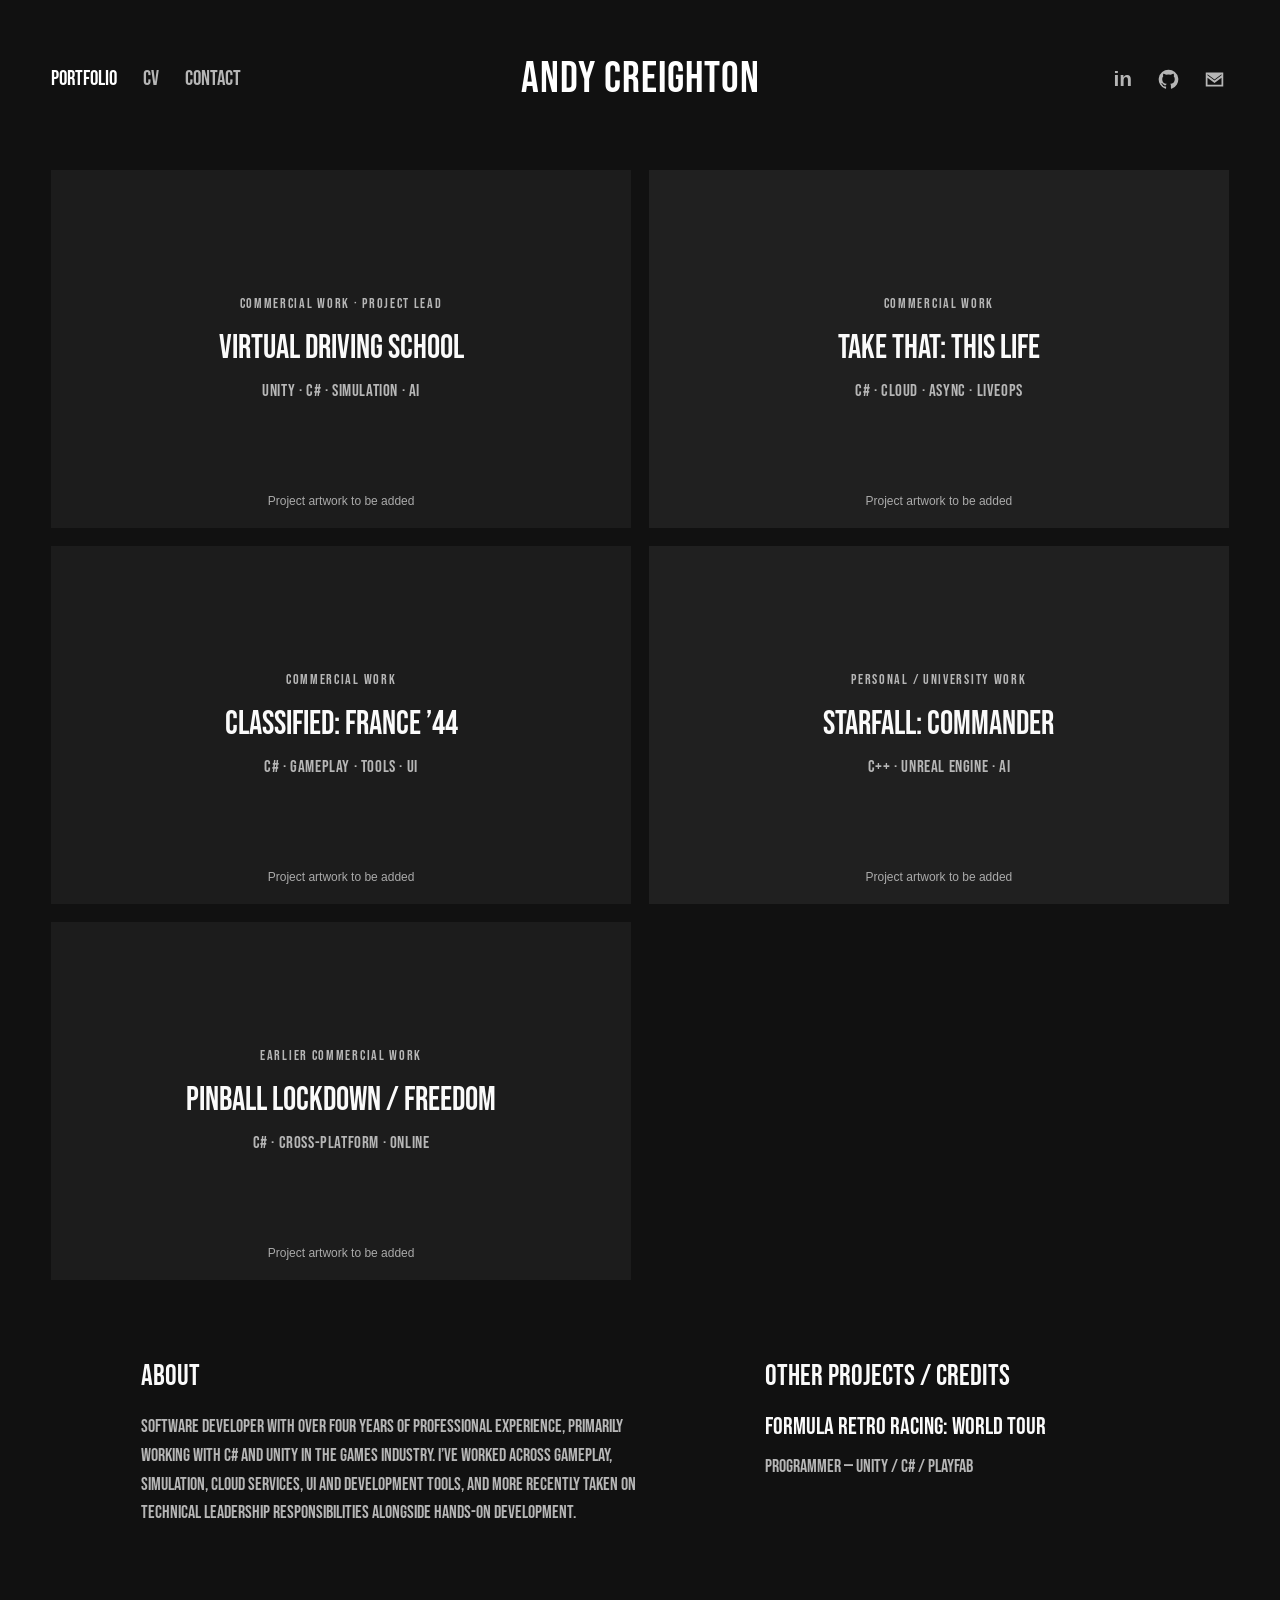
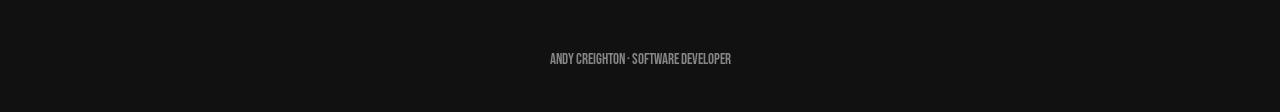
==== index.html @ 32b48aa3 "Create static portfolio for GitHub Pages" ====
<!doctype html>
<html lang="en"><head><meta charset="utf-8"><meta name="viewport" content="width=device-width,initial-scale=1"><meta name="description" content="Andy Creighton — software developer. Gameplay, simulation, cloud services, UI and development tools."><title>Portfolio | Andy Creighton</title><link rel="icon" type="image/svg+xml" href="data:image/svg+xml,%3Csvg xmlns='http://www.w3.org/2000/svg' viewBox='0 0 64 64'%3E%3Crect width='64' height='64' fill='%23111'/%3E%3Ctext x='32' y='44' font-family='Arial' font-size='34' text-anchor='middle' fill='white'%3EAC%3C/text%3E%3C/svg%3E"><link rel="stylesheet" href="styles.css"><script src="assets.js" defer></script><script src="site.js" defer></script></head><body id="top"><a class="skip" href="#main">Skip to content</a><header class="header"><nav class="nav" aria-label="Main navigation"><a href="index.html" aria-current="page">Portfolio</a><a href="cv.html">CV</a><a href="contact.html">Contact</a></nav><a class="brand" href="index.html">Andy Creighton</a><nav class="socials" aria-label="Social and email"><a href="contact.html#linkedin" aria-label="LinkedIn details"><span class="in" aria-hidden="true">in</span></a><a href="contact.html#github" aria-label="GitHub details"><svg viewBox="0 0 24 24" aria-hidden="true"><path d="M12 .8a11.2 11.2 0 0 0-3.54 21.83c.56.1.77-.24.77-.54v-2.1c-3.12.68-3.78-1.33-3.78-1.33-.51-1.29-1.25-1.64-1.25-1.64-1.02-.7.08-.69.08-.69 1.13.08 1.72 1.16 1.72 1.16 1 1.71 2.62 1.22 3.26.93.1-.73.39-1.22.71-1.5-2.5-.28-5.12-1.25-5.12-5.55 0-1.23.44-2.23 1.15-3.01-.12-.28-.5-1.43.11-2.97 0 0 .94-.3 3.08 1.15a10.7 10.7 0 0 1 5.6 0c2.14-1.45 3.08-1.15 3.08-1.15.61 1.54.23 2.69.11 2.97.72.78 1.15 1.78 1.15 3.01 0 4.31-2.63 5.26-5.13 5.54.4.35.76 1.03.76 2.08v3.1c0 .3.2.65.77.54A11.2 11.2 0 0 0 12 .8Z"/></svg></a><a href="mailto:andrewcreighton87@gmail.com" aria-label="Email Andy"><svg viewBox="0 0 24 24" aria-hidden="true"><path d="M2 4h20v16H2V4zm2 2v1l8 6 8-6V6l-8 6-8-6zm0 4v8h16v-8l-8 6-8-6z"/></svg></a></nav></header><main id="main"><h1 class="sr-only">Andy Creighton — Portfolio</h1><div class="portfolio"><div class="grid" aria-label="Selected projects"><a class="tile" href="virtual-driving-school.html" data-cover="assets/virtual-driving-school-cover.jpg"><div class="tile-content"><span class="category">Commercial work · Project lead</span><h2>Virtual Driving School</h2><span class="tags">Unity · C# · Simulation · AI</span></div><span class="asset-note">Project artwork to be added</span></a><a class="tile" href="take-that-this-life.html" data-cover="assets/take-that-this-life-cover.jpg"><div class="tile-content"><span class="category">Commercial work</span><h2>Take That: This Life</h2><span class="tags">C# · Cloud · Async · LiveOps</span></div><span class="asset-note">Project artwork to be added</span></a><a class="tile" href="classified-france-44.html" data-cover="assets/classified-france-44-cover.jpg"><div class="tile-content"><span class="category">Commercial work</span><h2>Classified: France ’44</h2><span class="tags">C# · Gameplay · Tools · UI</span></div><span class="asset-note">Project artwork to be added</span></a><a class="tile" href="starfall-commander.html" data-cover="assets/starfall-commander-cover.jpg"><div class="tile-content"><span class="category">Personal / University work</span><h2>Starfall: Commander</h2><span class="tags">C++ · Unreal Engine · AI</span></div><span class="asset-note">Project artwork to be added</span></a><a class="tile" href="pinball-lockdown-freedom.html" data-cover="assets/pinball-lockdown-freedom-cover.jpg"><div class="tile-content"><span class="category">Earlier commercial work</span><h2>Pinball Lockdown / Freedom</h2><span class="tags">C# · Cross-platform · Online</span></div><span class="asset-note">Project artwork to be added</span></a></div></div><div class="lower"><section><h2>About</h2><p>Software developer with over four years of professional experience, primarily working with C# and Unity in the games industry. I’ve worked across gameplay, simulation, cloud services, UI and development tools, and more recently taken on technical leadership responsibilities alongside hands-on development.</p></section><section class="credits"><h2>Other Projects / Credits</h2><h3>Formula Retro Racing: World Tour</h3><p>Programmer — Unity / C# / PlayFab</p></section></div></main><footer class="footer">Andy Creighton · Software Developer</footer></body></html>
---- styles.css ----
@font-face{font-family:Bebas;src:url('assets/bebas-neue.ttf') format('truetype');font-display:swap}
:root{color-scheme:dark;--bg:#111;--text:#b6b6b6;--white:#fafafa;--line:#303030;--display:Bebas,'Arial Narrow',Impact,sans-serif}
*{box-sizing:border-box}html{scroll-behavior:smooth}body{margin:0;background:var(--bg);color:var(--text);font:18px/1.6 var(--display)}a{color:inherit;text-underline-offset:4px}a:hover{color:white}button{font:inherit}h1,h2,h3,p,figure{margin:0}h1,h2,h3{color:var(--white);font-weight:400;line-height:1.15}h1{font-size:clamp(36px,4vw,56px)}h2{font-size:29px}h3{font-size:24px}p+p{margin-top:18px}a:focus-visible,button:focus-visible{outline:2px solid white;outline-offset:6px}.skip{position:absolute;top:-80px;left:20px;background:#111;padding:12px;z-index:10}.skip:focus{top:10px}
.header{min-height:158px;max-width:1700px;margin:auto;padding:38px 4%;display:grid;grid-template-columns:1fr auto 1fr;align-items:center;gap:26px}.brand{font-size:44px;color:white;text-decoration:none;letter-spacing:1px;line-height:1}.nav{display:flex;gap:26px}.nav a{text-decoration:none;font-size:21px}.nav a[aria-current=page]{color:white}.socials{display:flex;justify-content:flex-end;gap:18px}.socials a{display:grid;place-items:center;width:28px;height:36px;text-decoration:none}.socials svg{height:21px;width:21px;fill:currentColor}.socials .in{font:700 21px Arial}
.portfolio{max-width:1600px;margin:0 auto;padding:12px 4% 0}.grid{display:grid;grid-template-columns:repeat(2,minmax(0,1fr));gap:18px}.tile{aspect-ratio:1.62;position:relative;overflow:hidden;display:grid;place-items:center;background:#1c1c1c;text-decoration:none;text-align:center;isolation:isolate}.tile:nth-child(even){background:#202020}.tile:before{content:'';position:absolute;inset:0;background:#000;opacity:0;transition:opacity .4s;z-index:1}.tile:hover:before,.tile:focus-visible:before{opacity:.6}.tile img.cover{width:100%;height:100%;object-fit:cover;position:absolute;inset:0;transition:transform .6s,opacity .4s}.tile:hover img.cover{transform:scale(1.025)}.tile-content{z-index:2;padding:30px;transition:transform .4s}.tile:hover .tile-content{transform:translateY(-5px)}.tile h2{font-size:clamp(26px,2.6vw,42px)}.tile .tags{font-size:17px;letter-spacing:.6px;display:block;margin-top:10px}.tile .category{display:block;font-size:14px;letter-spacing:1.7px;margin-bottom:14px}.tile .asset-note{position:absolute;bottom:18px;left:0;right:0;font:12px/1.5 Arial,sans-serif;color:#aaa;z-index:2}.tile.has-image .tile-content{opacity:0}.tile.has-image:hover .tile-content,.tile.has-image:focus-visible .tile-content{opacity:1}.tile.has-image:before{opacity:.1}.tile.has-image:hover:before,.tile.has-image:focus-visible:before{opacity:.72}
.lower{max-width:1100px;margin:80px auto;padding:0 4%;display:grid;grid-template-columns:1.4fr 1fr;gap:100px}.lower h2{margin-bottom:20px}.lower p{max-width:680px}.skills{margin:22px 0;font-size:17px}.text-link{display:inline-block;margin-top:22px;color:white}.credits h3{margin-bottom:12px}.footer{padding:40px 4%;text-align:center;font-size:15px;color:#858585}.page{max-width:1400px;margin:0 auto;padding:34px 5% 0}.page-title{text-align:center;margin-bottom:88px}.case-layout{display:grid;grid-template-columns:minmax(0,2.5fr) minmax(210px,1fr);gap:100px;max-width:1150px;margin:auto}.copy section{margin-bottom:32px}.copy h2{margin-bottom:12px}.copy p{max-width:780px}.details div{margin-bottom:26px}.details dt{font-size:27px;color:white;line-height:1.2}.details dd{margin:4px 0 0}.details{margin:0}.gallery{margin:64px auto 0;display:grid;grid-template-columns:repeat(2,minmax(0,1fr));gap:20px}.gallery figure{min-width:0}.gallery figcaption{font-size:15px;margin-top:9px;text-align:center}.placeholder{aspect-ratio:16/9;background:#1b1b1b;border:1px solid #292929;display:flex;align-items:center;justify-content:center;flex-direction:column;text-align:center;padding:24px}.placeholder span{font:13px Arial,sans-serif;color:#999;margin-top:8px}.gallery .wide{grid-column:1/-1}.project-nav{margin:75px 0 0;padding-top:24px;border-top:1px solid var(--line);display:flex;justify-content:space-between;gap:30px}.project-nav a{text-decoration:none}.reference-window{position:relative;overflow:hidden;width:100%;display:block;background:#111}.reference-window img{position:absolute;max-width:none;height:auto}.jinx{aspect-ratio:610/210}.jinx img{width:303.443%;left:-154.1%;top:-150%}.starfall-ai{aspect-ratio:1312/652}.starfall-ai img{width:123.018%;left:-14.863%;top:-9.97%}.starfall-ui{aspect-ratio:600/338}.starfall-ui img{width:276%;left:-140.333%;top:-29.29%}.starfall-build{aspect-ratio:696/523}.starfall-build img{width:223.276%;left:-11.35%;top:-14.15%}.contact-layout{display:grid;grid-template-columns:1fr 1.2fr;gap:80px;align-items:center;margin:110px 0 140px}.contact-links{display:grid;gap:15px;margin-top:20px}.contact-outro{margin-top:100px}.contact-layout figcaption{text-align:center;font-size:15px;margin-top:20px}.unavailable{color:#858585}.small-copy{font:14px/1.6 Arial,sans-serif}.cv-content{max-width:760px;margin:auto}.cv-content section{margin-bottom:34px}.cv-content h2{margin-bottom:12px}.notice{padding:20px;border:1px solid #333;margin-bottom:40px;font:15px/1.6 Arial,sans-serif}ul{padding-left:20px}li+li{margin-top:12px}.top-link{display:block;text-align:center;margin-top:65px}
@media(hover:none){.tile.has-image .tile-content{opacity:1}.tile.has-image:before{opacity:.6}}
@media(min-width:1500px){.header{min-height:185px}.portfolio{padding-top:20px}}
@media(max-width:800px){.header{grid-template-columns:1fr auto;padding:32px 5%;gap:25px}.brand{grid-column:1/-1;grid-row:1;text-align:center;font-size:40px}.nav{gap:22px}.socials{gap:12px}.case-layout{gap:40px}.lower{gap:40px}.page-title{margin-bottom:55px}.contact-layout{gap:30px}}
@media(max-width:580px){.header{padding-bottom:25px}.nav{gap:17px}.nav a{font-size:19px}.socials{gap:6px}.portfolio{padding:0 5%}.grid{grid-template-columns:1fr;gap:14px}.tile h2{font-size:32px}.tile .tags{font-size:16px}.lower,.case-layout,.contact-layout{grid-template-columns:1fr}.lower{margin:55px auto;gap:45px;padding:0 5%}.page{padding-top:20px}.page-title{margin-bottom:45px}.case-layout{gap:20px}.details{border-top:1px solid #333;padding-top:25px;display:grid;grid-template-columns:1fr 1fr;gap:20px}.details div{margin:0}.details dt{font-size:23px}.gallery{grid-template-columns:1fr;margin-top:45px}.gallery .wide{grid-column:auto}.contact-layout{margin:50px 0 70px;gap:50px}.contact-outro{margin-top:35px}.project-nav{font-size:16px}.footer{padding-top:30px}.tile.has-image .tile-content{opacity:1}.tile.has-image:before{opacity:.6}}
@media(prefers-reduced-motion:reduce){html{scroll-behavior:auto}*,*:before{transition:none!important}}

.sr-only{position:absolute;width:1px;height:1px;overflow:hidden;clip-path:inset(50%);white-space:nowrap}.gallery-image{display:block;width:100%;height:auto}.original-jinx img{width:100%;height:auto}.contact-links a{overflow-wrap:anywhere}
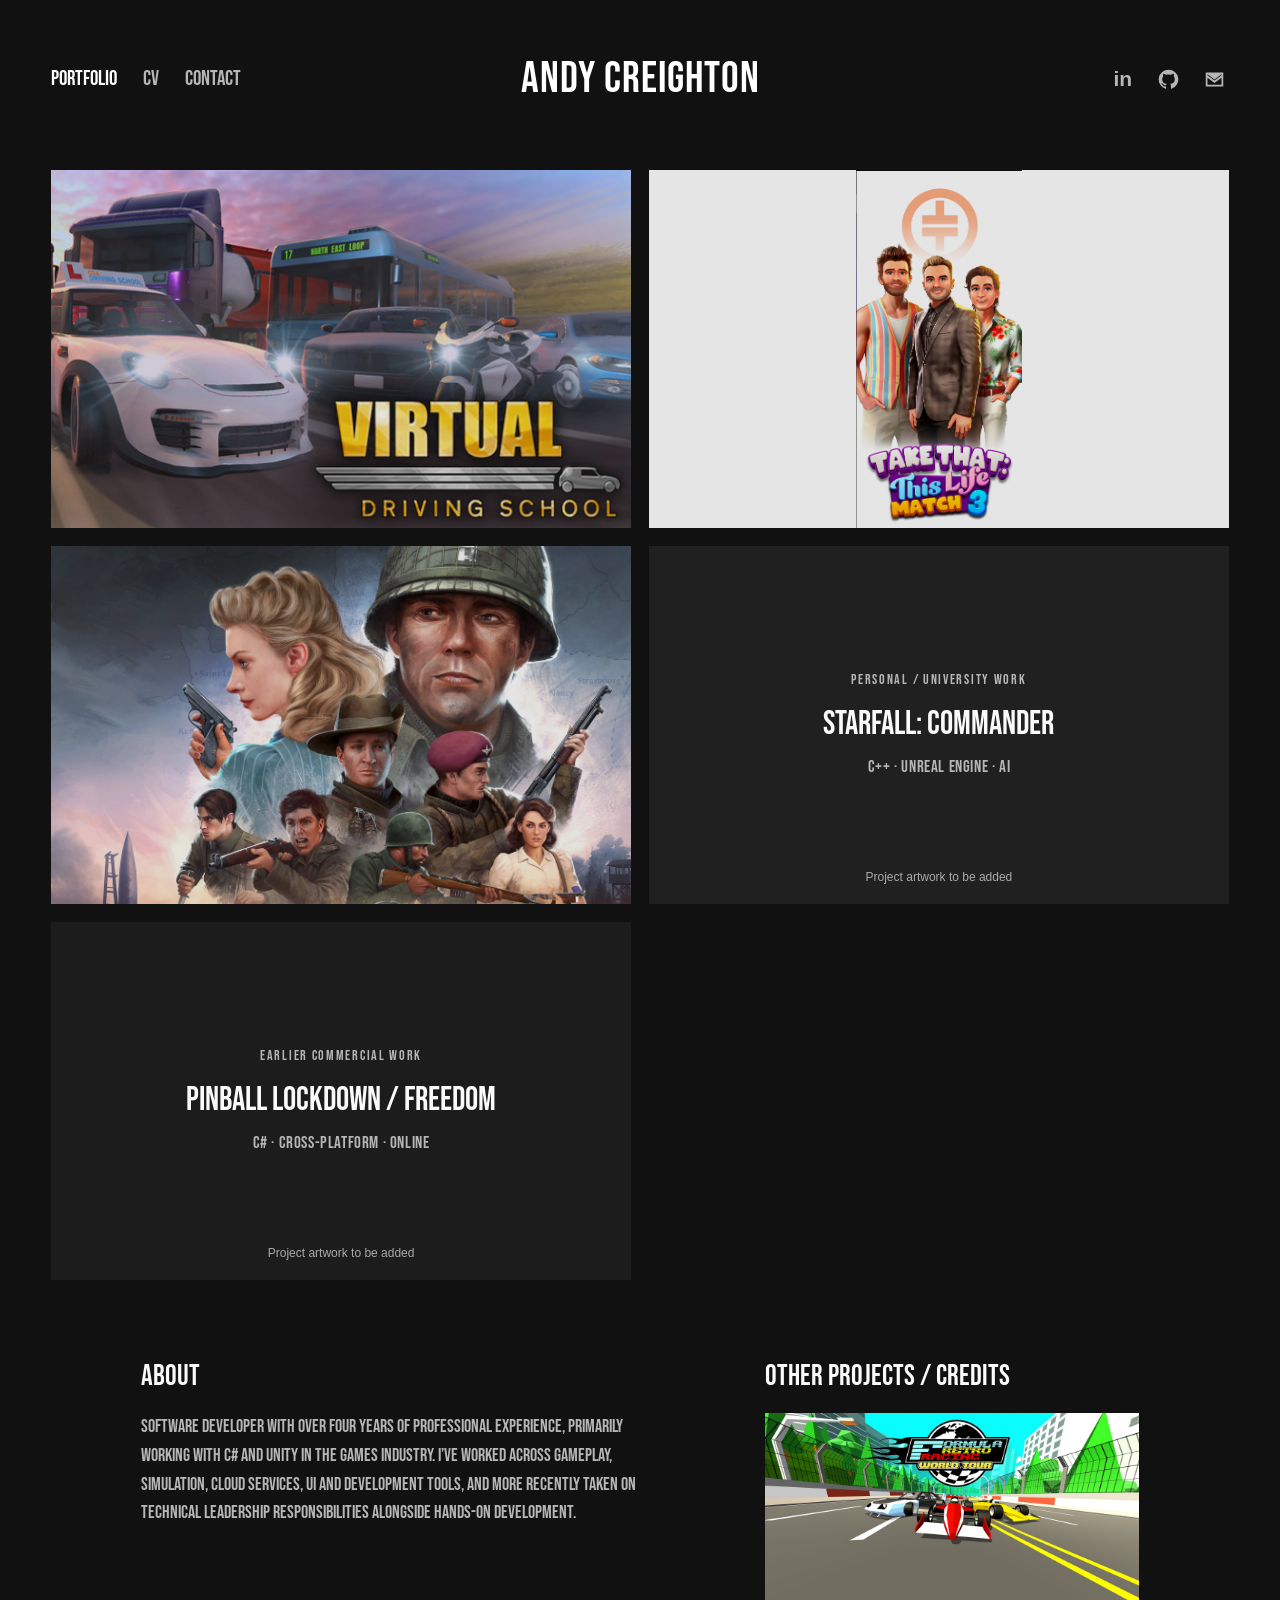
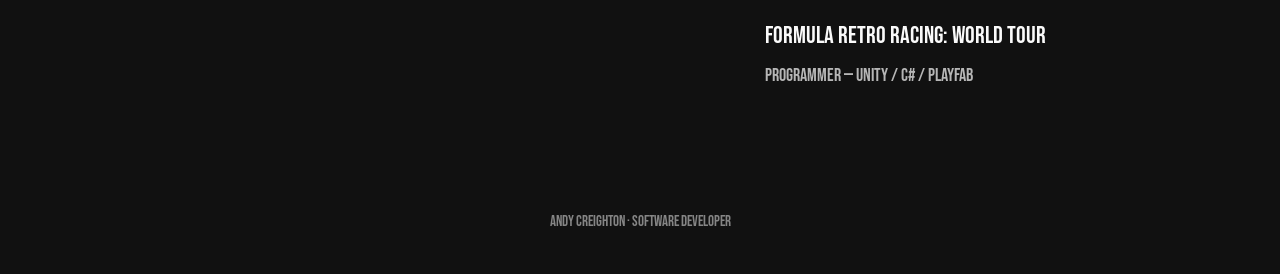
==== commit f51ddf8a: "Add supplied project covers and screenshot galleries" ====
--- a/index.html
+++ b/index.html
@@ -1,2 +1,2 @@
 <!doctype html>
-<html lang="en"><head><meta charset="utf-8"><meta name="viewport" content="width=device-width,initial-scale=1"><meta name="description" content="Andy Creighton — software developer. Gameplay, simulation, cloud services, UI and development tools."><title>Portfolio | Andy Creighton</title><link rel="icon" type="image/svg+xml" href="data:image/svg+xml,%3Csvg xmlns='http://www.w3.org/2000/svg' viewBox='0 0 64 64'%3E%3Crect width='64' height='64' fill='%23111'/%3E%3Ctext x='32' y='44' font-family='Arial' font-size='34' text-anchor='middle' fill='white'%3EAC%3C/text%3E%3C/svg%3E"><link rel="stylesheet" href="styles.css"><script src="assets.js" defer></script><script src="site.js" defer></script></head><body id="top"><a class="skip" href="#main">Skip to content</a><header class="header"><nav class="nav" aria-label="Main navigation"><a href="index.html" aria-current="page">Portfolio</a><a href="cv.html">CV</a><a href="contact.html">Contact</a></nav><a class="brand" href="index.html">Andy Creighton</a><nav class="socials" aria-label="Social and email"><a href="contact.html#linkedin" aria-label="LinkedIn details"><span class="in" aria-hidden="true">in</span></a><a href="contact.html#github" aria-label="GitHub details"><svg viewBox="0 0 24 24" aria-hidden="true"><path d="M12 .8a11.2 11.2 0 0 0-3.54 21.83c.56.1.77-.24.77-.54v-2.1c-3.12.68-3.78-1.33-3.78-1.33-.51-1.29-1.25-1.64-1.25-1.64-1.02-.7.08-.69.08-.69 1.13.08 1.72 1.16 1.72 1.16 1 1.71 2.62 1.22 3.26.93.1-.73.39-1.22.71-1.5-2.5-.28-5.12-1.25-5.12-5.55 0-1.23.44-2.23 1.15-3.01-.12-.28-.5-1.43.11-2.97 0 0 .94-.3 3.08 1.15a10.7 10.7 0 0 1 5.6 0c2.14-1.45 3.08-1.15 3.08-1.15.61 1.54.23 2.69.11 2.97.72.78 1.15 1.78 1.15 3.01 0 4.31-2.63 5.26-5.13 5.54.4.35.76 1.03.76 2.08v3.1c0 .3.2.65.77.54A11.2 11.2 0 0 0 12 .8Z"/></svg></a><a href="mailto:andrewcreighton87@gmail.com" aria-label="Email Andy"><svg viewBox="0 0 24 24" aria-hidden="true"><path d="M2 4h20v16H2V4zm2 2v1l8 6 8-6V6l-8 6-8-6zm0 4v8h16v-8l-8 6-8-6z"/></svg></a></nav></header><main id="main"><h1 class="sr-only">Andy Creighton — Portfolio</h1><div class="portfolio"><div class="grid" aria-label="Selected projects"><a class="tile" href="virtual-driving-school.html" data-cover="assets/virtual-driving-school-cover.jpg"><div class="tile-content"><span class="category">Commercial work · Project lead</span><h2>Virtual Driving School</h2><span class="tags">Unity · C# · Simulation · AI</span></div><span class="asset-note">Project artwork to be added</span></a><a class="tile" href="take-that-this-life.html" data-cover="assets/take-that-this-life-cover.jpg"><div class="tile-content"><span class="category">Commercial work</span><h2>Take That: This Life</h2><span class="tags">C# · Cloud · Async · LiveOps</span></div><span class="asset-note">Project artwork to be added</span></a><a class="tile" href="classified-france-44.html" data-cover="assets/classified-france-44-cover.jpg"><div class="tile-content"><span class="category">Commercial work</span><h2>Classified: France ’44</h2><span class="tags">C# · Gameplay · Tools · UI</span></div><span class="asset-note">Project artwork to be added</span></a><a class="tile" href="starfall-commander.html" data-cover="assets/starfall-commander-cover.jpg"><div class="tile-content"><span class="category">Personal / University work</span><h2>Starfall: Commander</h2><span class="tags">C++ · Unreal Engine · AI</span></div><span class="asset-note">Project artwork to be added</span></a><a class="tile" href="pinball-lockdown-freedom.html" data-cover="assets/pinball-lockdown-freedom-cover.jpg"><div class="tile-content"><span class="category">Earlier commercial work</span><h2>Pinball Lockdown / Freedom</h2><span class="tags">C# · Cross-platform · Online</span></div><span class="asset-note">Project artwork to be added</span></a></div></div><div class="lower"><section><h2>About</h2><p>Software developer with over four years of professional experience, primarily working with C# and Unity in the games industry. I’ve worked across gameplay, simulation, cloud services, UI and development tools, and more recently taken on technical leadership responsibilities alongside hands-on development.</p></section><section class="credits"><h2>Other Projects / Credits</h2><h3>Formula Retro Racing: World Tour</h3><p>Programmer — Unity / C# / PlayFab</p></section></div></main><footer class="footer">Andy Creighton · Software Developer</footer></body></html>
+<html lang="en"><head><meta charset="utf-8"><meta name="viewport" content="width=device-width,initial-scale=1"><meta name="description" content="Andy Creighton — software developer. Gameplay, simulation, cloud services, UI and development tools."><title>Portfolio | Andy Creighton</title><link rel="icon" type="image/svg+xml" href="data:image/svg+xml,%3Csvg xmlns='http://www.w3.org/2000/svg' viewBox='0 0 64 64'%3E%3Crect width='64' height='64' fill='%23111'/%3E%3Ctext x='32' y='44' font-family='Arial' font-size='34' text-anchor='middle' fill='white'%3EAC%3C/text%3E%3C/svg%3E"><link rel="stylesheet" href="styles.css"><script src="assets.js" defer></script><script src="site.js" defer></script></head><body id="top"><a class="skip" href="#main">Skip to content</a><header class="header"><nav class="nav" aria-label="Main navigation"><a href="index.html" aria-current="page">Portfolio</a><a href="cv.html">CV</a><a href="contact.html">Contact</a></nav><a class="brand" href="index.html">Andy Creighton</a><nav class="socials" aria-label="Social and email"><a href="contact.html#linkedin" aria-label="LinkedIn details"><span class="in" aria-hidden="true">in</span></a><a href="contact.html#github" aria-label="GitHub details"><svg viewBox="0 0 24 24" aria-hidden="true"><path d="M12 .8a11.2 11.2 0 0 0-3.54 21.83c.56.1.77-.24.77-.54v-2.1c-3.12.68-3.78-1.33-3.78-1.33-.51-1.29-1.25-1.64-1.25-1.64-1.02-.7.08-.69.08-.69 1.13.08 1.72 1.16 1.72 1.16 1 1.71 2.62 1.22 3.26.93.1-.73.39-1.22.71-1.5-2.5-.28-5.12-1.25-5.12-5.55 0-1.23.44-2.23 1.15-3.01-.12-.28-.5-1.43.11-2.97 0 0 .94-.3 3.08 1.15a10.7 10.7 0 0 1 5.6 0c2.14-1.45 3.08-1.15 3.08-1.15.61 1.54.23 2.69.11 2.97.72.78 1.15 1.78 1.15 3.01 0 4.31-2.63 5.26-5.13 5.54.4.35.76 1.03.76 2.08v3.1c0 .3.2.65.77.54A11.2 11.2 0 0 0 12 .8Z"/></svg></a><a href="mailto:andrewcreighton87@gmail.com" aria-label="Email Andy"><svg viewBox="0 0 24 24" aria-hidden="true"><path d="M2 4h20v16H2V4zm2 2v1l8 6 8-6V6l-8 6-8-6zm0 4v8h16v-8l-8 6-8-6z"/></svg></a></nav></header><main id="main"><h1 class="sr-only">Andy Creighton — Portfolio</h1><div class="portfolio"><div class="grid" aria-label="Selected projects"><a class="tile" href="virtual-driving-school.html" data-cover="assets/virtual-driving-school-cover.jpg"><div class="tile-content"><span class="category">Commercial work · Project lead</span><h2>Virtual Driving School</h2><span class="tags">Unity · C# · Simulation · AI</span></div><span class="asset-note">Project artwork to be added</span></a><a class="tile tile-portrait" href="take-that-this-life.html" data-cover="assets/take-that-this-life-cover.jpg"><div class="tile-content"><span class="category">Commercial work</span><h2>Take That: This Life</h2><span class="tags">C# · Cloud · Async · LiveOps</span></div><span class="asset-note">Project artwork to be added</span></a><a class="tile" href="classified-france-44.html" data-cover="assets/classified-france-44-cover.jpg"><div class="tile-content"><span class="category">Commercial work</span><h2>Classified: France ’44</h2><span class="tags">C# · Gameplay · Tools · UI</span></div><span class="asset-note">Project artwork to be added</span></a><a class="tile" href="starfall-commander.html" data-cover="assets/starfall-commander-cover.jpg"><div class="tile-content"><span class="category">Personal / University work</span><h2>Starfall: Commander</h2><span class="tags">C++ · Unreal Engine · AI</span></div><span class="asset-note">Project artwork to be added</span></a><a class="tile" href="pinball-lockdown-freedom.html" data-cover="assets/pinball-lockdown-freedom-cover.jpg"><div class="tile-content"><span class="category">Earlier commercial work</span><h2>Pinball Lockdown / Freedom</h2><span class="tags">C# · Cross-platform · Online</span></div><span class="asset-note">Project artwork to be added</span></a></div></div><div class="lower"><section><h2>About</h2><p>Software developer with over four years of professional experience, primarily working with C# and Unity in the games industry. I’ve worked across gameplay, simulation, cloud services, UI and development tools, and more recently taken on technical leadership responsibilities alongside hands-on development.</p></section><section class="credits"><h2>Other Projects / Credits</h2><img class="credit-image" src="assets/formula-retro-racing-cover.jpg" alt="Formula Retro Racing: World Tour cover artwork" loading="lazy"><h3>Formula Retro Racing: World Tour</h3><p>Programmer — Unity / C# / PlayFab</p></section></div></main><footer class="footer">Andy Creighton · Software Developer</footer></body></html>
--- a/styles.css
+++ b/styles.css
@@ -11,3 +11,7 @@
 @media(prefers-reduced-motion:reduce){html{scroll-behavior:auto}*,*:before{transition:none!important}}
 
 .sr-only{position:absolute;width:1px;height:1px;overflow:hidden;clip-path:inset(50%);white-space:nowrap}.gallery-image{display:block;width:100%;height:auto}.original-jinx img{width:100%;height:auto}.contact-links a{overflow-wrap:anywhere}
+.tile.tile-portrait{background:#fff}.tile.tile-portrait img.cover{object-fit:contain}.credit-image{display:block;width:100%;height:auto;margin:0 0 22px}.gallery a{display:block}.gallery-portrait{grid-template-columns:repeat(3,minmax(0,1fr));gap:24px;max-width:1000px}.gallery-portrait .gallery-image{max-height:650px;object-fit:contain}.gallery-portrait figure{align-self:start}
+@media(max-width:700px){.gallery-portrait{grid-template-columns:repeat(2,minmax(0,1fr));gap:16px}}
+@media(max-width:420px){.gallery-portrait{grid-template-columns:1fr;max-width:310px}}
+.tile[data-cover="assets/virtual-driving-school-cover.jpg"] img.cover{object-position:right center}
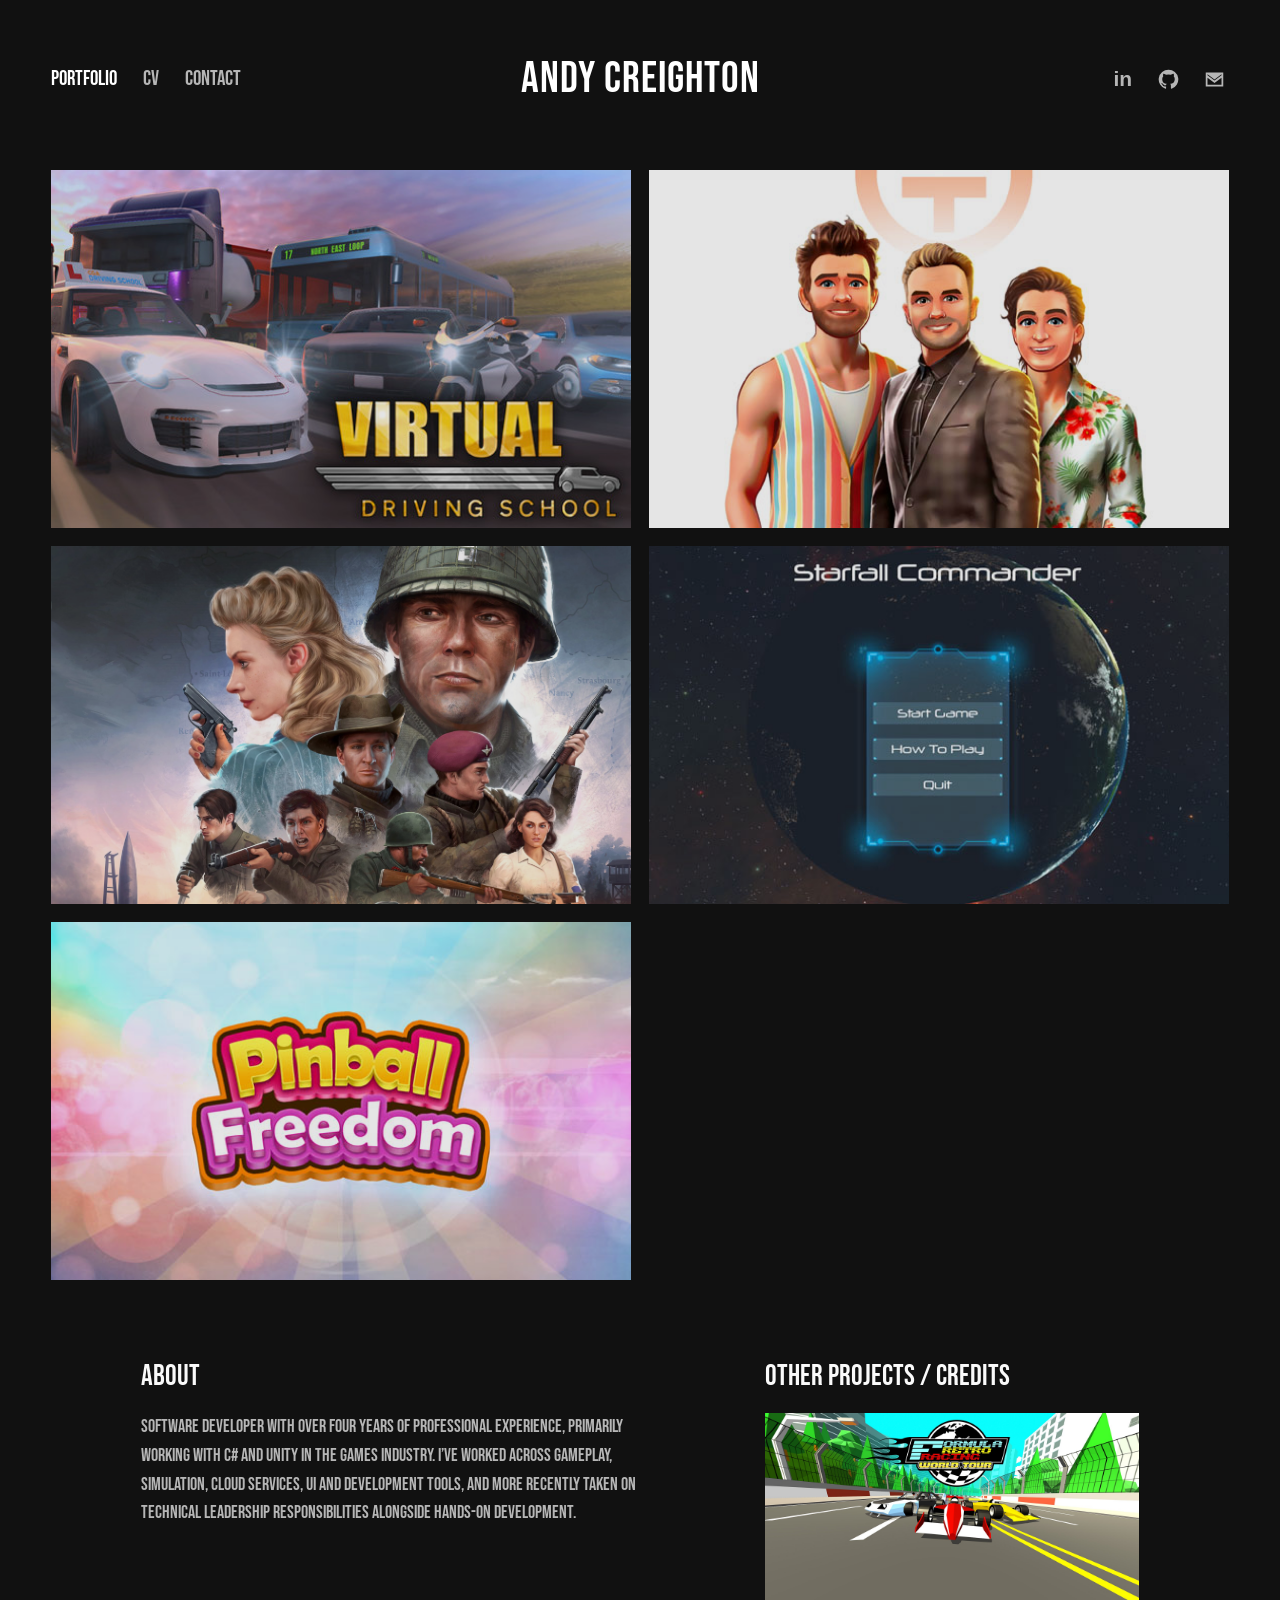
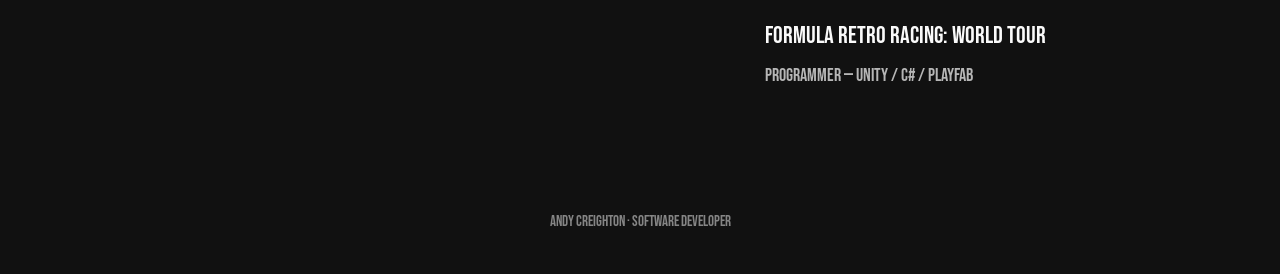
==== commit 9923394f: "Update project covers and replace VDS screenshot gallery" ====
--- a/index.html
+++ b/index.html
@@ -1,2 +1,2 @@
 <!doctype html>
-<html lang="en"><head><meta charset="utf-8"><meta name="viewport" content="width=device-width,initial-scale=1"><meta name="description" content="Andy Creighton — software developer. Gameplay, simulation, cloud services, UI and development tools."><title>Portfolio | Andy Creighton</title><link rel="icon" type="image/svg+xml" href="data:image/svg+xml,%3Csvg xmlns='http://www.w3.org/2000/svg' viewBox='0 0 64 64'%3E%3Crect width='64' height='64' fill='%23111'/%3E%3Ctext x='32' y='44' font-family='Arial' font-size='34' text-anchor='middle' fill='white'%3EAC%3C/text%3E%3C/svg%3E"><link rel="stylesheet" href="styles.css"><script src="assets.js" defer></script><script src="site.js" defer></script></head><body id="top"><a class="skip" href="#main">Skip to content</a><header class="header"><nav class="nav" aria-label="Main navigation"><a href="index.html" aria-current="page">Portfolio</a><a href="cv.html">CV</a><a href="contact.html">Contact</a></nav><a class="brand" href="index.html">Andy Creighton</a><nav class="socials" aria-label="Social and email"><a href="contact.html#linkedin" aria-label="LinkedIn details"><span class="in" aria-hidden="true">in</span></a><a href="contact.html#github" aria-label="GitHub details"><svg viewBox="0 0 24 24" aria-hidden="true"><path d="M12 .8a11.2 11.2 0 0 0-3.54 21.83c.56.1.77-.24.77-.54v-2.1c-3.12.68-3.78-1.33-3.78-1.33-.51-1.29-1.25-1.64-1.25-1.64-1.02-.7.08-.69.08-.69 1.13.08 1.72 1.16 1.72 1.16 1 1.71 2.62 1.22 3.26.93.1-.73.39-1.22.71-1.5-2.5-.28-5.12-1.25-5.12-5.55 0-1.23.44-2.23 1.15-3.01-.12-.28-.5-1.43.11-2.97 0 0 .94-.3 3.08 1.15a10.7 10.7 0 0 1 5.6 0c2.14-1.45 3.08-1.15 3.08-1.15.61 1.54.23 2.69.11 2.97.72.78 1.15 1.78 1.15 3.01 0 4.31-2.63 5.26-5.13 5.54.4.35.76 1.03.76 2.08v3.1c0 .3.2.65.77.54A11.2 11.2 0 0 0 12 .8Z"/></svg></a><a href="mailto:andrewcreighton87@gmail.com" aria-label="Email Andy"><svg viewBox="0 0 24 24" aria-hidden="true"><path d="M2 4h20v16H2V4zm2 2v1l8 6 8-6V6l-8 6-8-6zm0 4v8h16v-8l-8 6-8-6z"/></svg></a></nav></header><main id="main"><h1 class="sr-only">Andy Creighton — Portfolio</h1><div class="portfolio"><div class="grid" aria-label="Selected projects"><a class="tile" href="virtual-driving-school.html" data-cover="assets/virtual-driving-school-cover.jpg"><div class="tile-content"><span class="category">Commercial work · Project lead</span><h2>Virtual Driving School</h2><span class="tags">Unity · C# · Simulation · AI</span></div><span class="asset-note">Project artwork to be added</span></a><a class="tile tile-portrait" href="take-that-this-life.html" data-cover="assets/take-that-this-life-cover.jpg"><div class="tile-content"><span class="category">Commercial work</span><h2>Take That: This Life</h2><span class="tags">C# · Cloud · Async · LiveOps</span></div><span class="asset-note">Project artwork to be added</span></a><a class="tile" href="classified-france-44.html" data-cover="assets/classified-france-44-cover.jpg"><div class="tile-content"><span class="category">Commercial work</span><h2>Classified: France ’44</h2><span class="tags">C# · Gameplay · Tools · UI</span></div><span class="asset-note">Project artwork to be added</span></a><a class="tile" href="starfall-commander.html" data-cover="assets/starfall-commander-cover.jpg"><div class="tile-content"><span class="category">Personal / University work</span><h2>Starfall: Commander</h2><span class="tags">C++ · Unreal Engine · AI</span></div><span class="asset-note">Project artwork to be added</span></a><a class="tile" href="pinball-lockdown-freedom.html" data-cover="assets/pinball-lockdown-freedom-cover.jpg"><div class="tile-content"><span class="category">Earlier commercial work</span><h2>Pinball Lockdown / Freedom</h2><span class="tags">C# · Cross-platform · Online</span></div><span class="asset-note">Project artwork to be added</span></a></div></div><div class="lower"><section><h2>About</h2><p>Software developer with over four years of professional experience, primarily working with C# and Unity in the games industry. I’ve worked across gameplay, simulation, cloud services, UI and development tools, and more recently taken on technical leadership responsibilities alongside hands-on development.</p></section><section class="credits"><h2>Other Projects / Credits</h2><img class="credit-image" src="assets/formula-retro-racing-cover.jpg" alt="Formula Retro Racing: World Tour cover artwork" loading="lazy"><h3>Formula Retro Racing: World Tour</h3><p>Programmer — Unity / C# / PlayFab</p></section></div></main><footer class="footer">Andy Creighton · Software Developer</footer></body></html>
+<html lang="en"><head><meta charset="utf-8"><meta name="viewport" content="width=device-width,initial-scale=1"><meta name="description" content="Andy Creighton — software developer. Gameplay, simulation, cloud services, UI and development tools."><title>Portfolio | Andy Creighton</title><link rel="icon" type="image/svg+xml" href="data:image/svg+xml,%3Csvg xmlns='http://www.w3.org/2000/svg' viewBox='0 0 64 64'%3E%3Crect width='64' height='64' fill='%23111'/%3E%3Ctext x='32' y='44' font-family='Arial' font-size='34' text-anchor='middle' fill='white'%3EAC%3C/text%3E%3C/svg%3E"><link rel="stylesheet" href="styles.css"><script src="assets.js" defer></script><script src="site.js" defer></script></head><body id="top"><a class="skip" href="#main">Skip to content</a><header class="header"><nav class="nav" aria-label="Main navigation"><a href="index.html" aria-current="page">Portfolio</a><a href="cv.html">CV</a><a href="contact.html">Contact</a></nav><a class="brand" href="index.html">Andy Creighton</a><nav class="socials" aria-label="Social and email"><a href="contact.html#linkedin" aria-label="LinkedIn details"><span class="in" aria-hidden="true">in</span></a><a href="contact.html#github" aria-label="GitHub details"><svg viewBox="0 0 24 24" aria-hidden="true"><path d="M12 .8a11.2 11.2 0 0 0-3.54 21.83c.56.1.77-.24.77-.54v-2.1c-3.12.68-3.78-1.33-3.78-1.33-.51-1.29-1.25-1.64-1.25-1.64-1.02-.7.08-.69.08-.69 1.13.08 1.72 1.16 1.72 1.16 1 1.71 2.62 1.22 3.26.93.1-.73.39-1.22.71-1.5-2.5-.28-5.12-1.25-5.12-5.55 0-1.23.44-2.23 1.15-3.01-.12-.28-.5-1.43.11-2.97 0 0 .94-.3 3.08 1.15a10.7 10.7 0 0 1 5.6 0c2.14-1.45 3.08-1.15 3.08-1.15.61 1.54.23 2.69.11 2.97.72.78 1.15 1.78 1.15 3.01 0 4.31-2.63 5.26-5.13 5.54.4.35.76 1.03.76 2.08v3.1c0 .3.2.65.77.54A11.2 11.2 0 0 0 12 .8Z"/></svg></a><a href="mailto:andrewcreighton87@gmail.com" aria-label="Email Andy"><svg viewBox="0 0 24 24" aria-hidden="true"><path d="M2 4h20v16H2V4zm2 2v1l8 6 8-6V6l-8 6-8-6zm0 4v8h16v-8l-8 6-8-6z"/></svg></a></nav></header><main id="main"><h1 class="sr-only">Andy Creighton — Portfolio</h1><div class="portfolio"><div class="grid" aria-label="Selected projects"><a class="tile" href="virtual-driving-school.html" data-cover="assets/virtual-driving-school-cover.jpg"><div class="tile-content"><span class="category">Commercial work · Project lead</span><h2>Virtual Driving School</h2><span class="tags">Unity · C# · Simulation · AI</span></div><span class="asset-note">Project artwork to be added</span></a><a class="tile" href="take-that-this-life.html" data-cover="assets/take-that-this-life-cover.jpg"><div class="tile-content"><span class="category">Commercial work</span><h2>Take That: This Life</h2><span class="tags">C# · Cloud · Async · LiveOps</span></div><span class="asset-note">Project artwork to be added</span></a><a class="tile" href="classified-france-44.html" data-cover="assets/classified-france-44-cover.jpg"><div class="tile-content"><span class="category">Commercial work</span><h2>Classified: France ’44</h2><span class="tags">C# · Gameplay · Tools · UI</span></div><span class="asset-note">Project artwork to be added</span></a><a class="tile" href="starfall-commander.html" data-cover="assets/starfall-commander-cover.jpg"><div class="tile-content"><span class="category">Personal / University work</span><h2>Starfall: Commander</h2><span class="tags">C++ · Unreal Engine · AI</span></div><span class="asset-note">Project artwork to be added</span></a><a class="tile" href="pinball-lockdown-freedom.html" data-cover="assets/pinball-lockdown-freedom-cover.jpg"><div class="tile-content"><span class="category">Earlier commercial work</span><h2>Pinball Lockdown / Freedom</h2><span class="tags">C# · Cross-platform · Online</span></div><span class="asset-note">Project artwork to be added</span></a></div></div><div class="lower"><section><h2>About</h2><p>Software developer with over four years of professional experience, primarily working with C# and Unity in the games industry. I’ve worked across gameplay, simulation, cloud services, UI and development tools, and more recently taken on technical leadership responsibilities alongside hands-on development.</p></section><section class="credits"><h2>Other Projects / Credits</h2><img class="credit-image" src="assets/formula-retro-racing-cover.jpg" alt="Formula Retro Racing: World Tour cover artwork" loading="lazy"><h3>Formula Retro Racing: World Tour</h3><p>Programmer — Unity / C# / PlayFab</p></section></div></main><footer class="footer">Andy Creighton · Software Developer</footer></body></html>
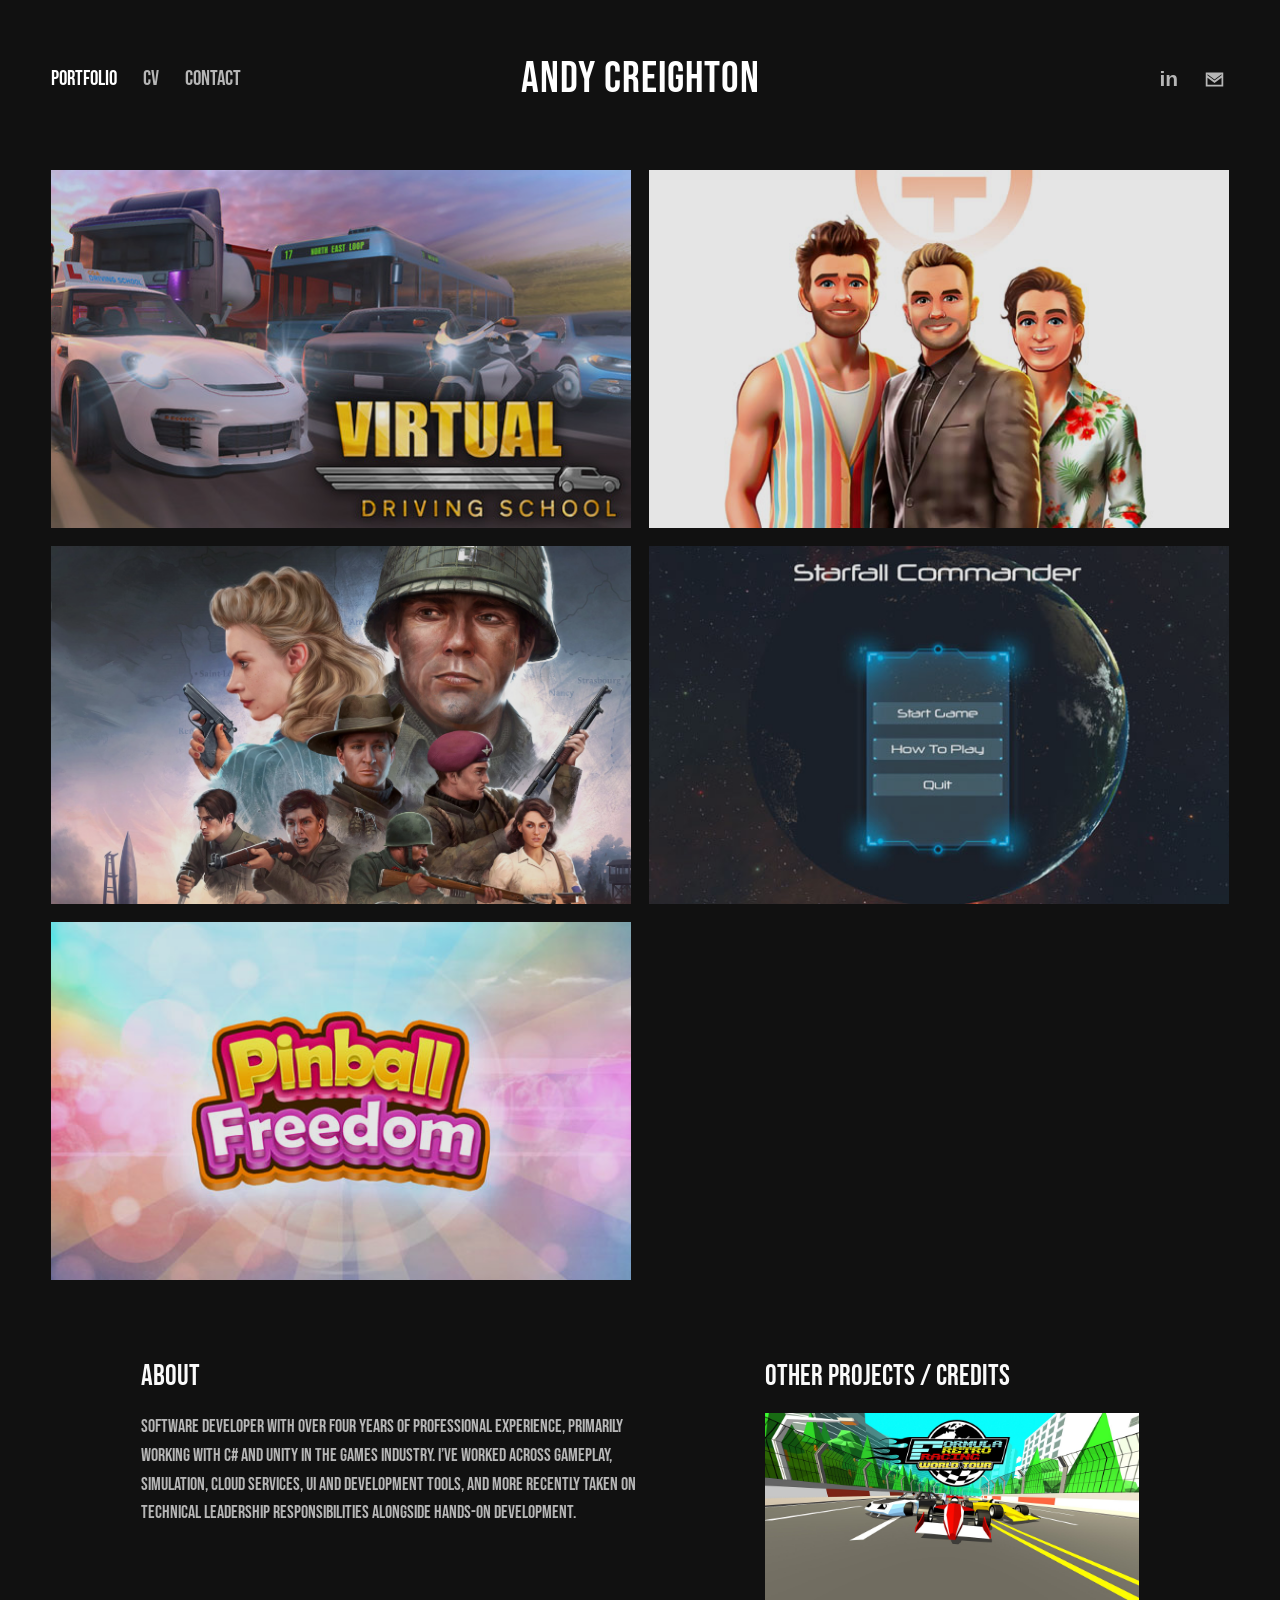
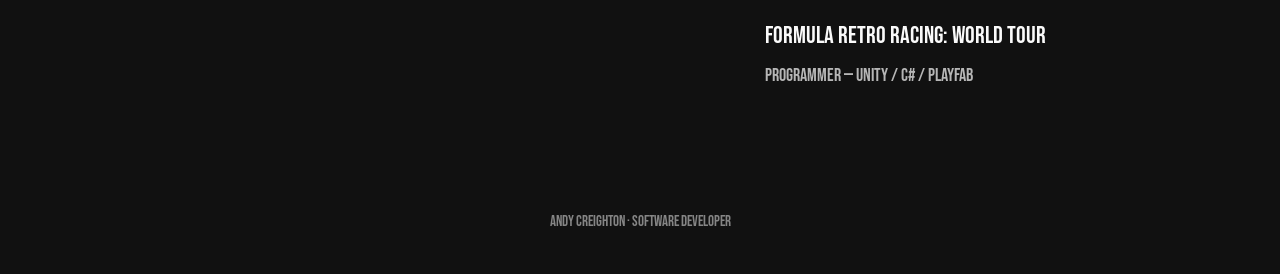
==== commit 1cb6ceae: "Remove GitHub links and Starfall video placeholder" ====
--- a/index.html
+++ b/index.html
@@ -1,2 +1,2 @@
 <!doctype html>
-<html lang="en"><head><meta charset="utf-8"><meta name="viewport" content="width=device-width,initial-scale=1"><meta name="description" content="Andy Creighton — software developer. Gameplay, simulation, cloud services, UI and development tools."><title>Portfolio | Andy Creighton</title><link rel="icon" type="image/svg+xml" href="data:image/svg+xml,%3Csvg xmlns='http://www.w3.org/2000/svg' viewBox='0 0 64 64'%3E%3Crect width='64' height='64' fill='%23111'/%3E%3Ctext x='32' y='44' font-family='Arial' font-size='34' text-anchor='middle' fill='white'%3EAC%3C/text%3E%3C/svg%3E"><link rel="stylesheet" href="styles.css"><script src="assets.js" defer></script><script src="site.js" defer></script></head><body id="top"><a class="skip" href="#main">Skip to content</a><header class="header"><nav class="nav" aria-label="Main navigation"><a href="index.html" aria-current="page">Portfolio</a><a href="cv.html">CV</a><a href="contact.html">Contact</a></nav><a class="brand" href="index.html">Andy Creighton</a><nav class="socials" aria-label="Social and email"><a href="contact.html#linkedin" aria-label="LinkedIn details"><span class="in" aria-hidden="true">in</span></a><a href="contact.html#github" aria-label="GitHub details"><svg viewBox="0 0 24 24" aria-hidden="true"><path d="M12 .8a11.2 11.2 0 0 0-3.54 21.83c.56.1.77-.24.77-.54v-2.1c-3.12.68-3.78-1.33-3.78-1.33-.51-1.29-1.25-1.64-1.25-1.64-1.02-.7.08-.69.08-.69 1.13.08 1.72 1.16 1.72 1.16 1 1.71 2.62 1.22 3.26.93.1-.73.39-1.22.71-1.5-2.5-.28-5.12-1.25-5.12-5.55 0-1.23.44-2.23 1.15-3.01-.12-.28-.5-1.43.11-2.97 0 0 .94-.3 3.08 1.15a10.7 10.7 0 0 1 5.6 0c2.14-1.45 3.08-1.15 3.08-1.15.61 1.54.23 2.69.11 2.97.72.78 1.15 1.78 1.15 3.01 0 4.31-2.63 5.26-5.13 5.54.4.35.76 1.03.76 2.08v3.1c0 .3.2.65.77.54A11.2 11.2 0 0 0 12 .8Z"/></svg></a><a href="mailto:andrewcreighton87@gmail.com" aria-label="Email Andy"><svg viewBox="0 0 24 24" aria-hidden="true"><path d="M2 4h20v16H2V4zm2 2v1l8 6 8-6V6l-8 6-8-6zm0 4v8h16v-8l-8 6-8-6z"/></svg></a></nav></header><main id="main"><h1 class="sr-only">Andy Creighton — Portfolio</h1><div class="portfolio"><div class="grid" aria-label="Selected projects"><a class="tile" href="virtual-driving-school.html" data-cover="assets/virtual-driving-school-cover.jpg"><div class="tile-content"><span class="category">Commercial work · Project lead</span><h2>Virtual Driving School</h2><span class="tags">Unity · C# · Simulation · AI</span></div><span class="asset-note">Project artwork to be added</span></a><a class="tile" href="take-that-this-life.html" data-cover="assets/take-that-this-life-cover.jpg"><div class="tile-content"><span class="category">Commercial work</span><h2>Take That: This Life</h2><span class="tags">C# · Cloud · Async · LiveOps</span></div><span class="asset-note">Project artwork to be added</span></a><a class="tile" href="classified-france-44.html" data-cover="assets/classified-france-44-cover.jpg"><div class="tile-content"><span class="category">Commercial work</span><h2>Classified: France ’44</h2><span class="tags">C# · Gameplay · Tools · UI</span></div><span class="asset-note">Project artwork to be added</span></a><a class="tile" href="starfall-commander.html" data-cover="assets/starfall-commander-cover.jpg"><div class="tile-content"><span class="category">Personal / University work</span><h2>Starfall: Commander</h2><span class="tags">C++ · Unreal Engine · AI</span></div><span class="asset-note">Project artwork to be added</span></a><a class="tile" href="pinball-lockdown-freedom.html" data-cover="assets/pinball-lockdown-freedom-cover.jpg"><div class="tile-content"><span class="category">Earlier commercial work</span><h2>Pinball Lockdown / Freedom</h2><span class="tags">C# · Cross-platform · Online</span></div><span class="asset-note">Project artwork to be added</span></a></div></div><div class="lower"><section><h2>About</h2><p>Software developer with over four years of professional experience, primarily working with C# and Unity in the games industry. I’ve worked across gameplay, simulation, cloud services, UI and development tools, and more recently taken on technical leadership responsibilities alongside hands-on development.</p></section><section class="credits"><h2>Other Projects / Credits</h2><img class="credit-image" src="assets/formula-retro-racing-cover.jpg" alt="Formula Retro Racing: World Tour cover artwork" loading="lazy"><h3>Formula Retro Racing: World Tour</h3><p>Programmer — Unity / C# / PlayFab</p></section></div></main><footer class="footer">Andy Creighton · Software Developer</footer></body></html>
+<html lang="en"><head><meta charset="utf-8"><meta name="viewport" content="width=device-width,initial-scale=1"><meta name="description" content="Andy Creighton — software developer. Gameplay, simulation, cloud services, UI and development tools."><title>Portfolio | Andy Creighton</title><link rel="icon" type="image/svg+xml" href="data:image/svg+xml,%3Csvg xmlns='http://www.w3.org/2000/svg' viewBox='0 0 64 64'%3E%3Crect width='64' height='64' fill='%23111'/%3E%3Ctext x='32' y='44' font-family='Arial' font-size='34' text-anchor='middle' fill='white'%3EAC%3C/text%3E%3C/svg%3E"><link rel="stylesheet" href="styles.css"><script src="assets.js" defer></script><script src="site.js" defer></script></head><body id="top"><a class="skip" href="#main">Skip to content</a><header class="header"><nav class="nav" aria-label="Main navigation"><a href="index.html" aria-current="page">Portfolio</a><a href="cv.html">CV</a><a href="contact.html">Contact</a></nav><a class="brand" href="index.html">Andy Creighton</a><nav class="socials" aria-label="Social and email"><a href="contact.html#linkedin" aria-label="LinkedIn details"><span class="in" aria-hidden="true">in</span></a><a href="mailto:andrewcreighton87@gmail.com" aria-label="Email Andy"><svg viewBox="0 0 24 24" aria-hidden="true"><path d="M2 4h20v16H2V4zm2 2v1l8 6 8-6V6l-8 6-8-6zm0 4v8h16v-8l-8 6-8-6z"/></svg></a></nav></header><main id="main"><h1 class="sr-only">Andy Creighton — Portfolio</h1><div class="portfolio"><div class="grid" aria-label="Selected projects"><a class="tile" href="virtual-driving-school.html" data-cover="assets/virtual-driving-school-cover.jpg"><div class="tile-content"><span class="category">Commercial work · Project lead</span><h2>Virtual Driving School</h2><span class="tags">Unity · C# · Simulation · AI</span></div><span class="asset-note">Project artwork to be added</span></a><a class="tile" href="take-that-this-life.html" data-cover="assets/take-that-this-life-cover.jpg"><div class="tile-content"><span class="category">Commercial work</span><h2>Take That: This Life</h2><span class="tags">C# · Cloud · Async · LiveOps</span></div><span class="asset-note">Project artwork to be added</span></a><a class="tile" href="classified-france-44.html" data-cover="assets/classified-france-44-cover.jpg"><div class="tile-content"><span class="category">Commercial work</span><h2>Classified: France ’44</h2><span class="tags">C# · Gameplay · Tools · UI</span></div><span class="asset-note">Project artwork to be added</span></a><a class="tile" href="starfall-commander.html" data-cover="assets/starfall-commander-cover.jpg"><div class="tile-content"><span class="category">Personal / University work</span><h2>Starfall: Commander</h2><span class="tags">C++ · Unreal Engine · AI</span></div><span class="asset-note">Project artwork to be added</span></a><a class="tile" href="pinball-lockdown-freedom.html" data-cover="assets/pinball-lockdown-freedom-cover.jpg"><div class="tile-content"><span class="category">Earlier commercial work</span><h2>Pinball Lockdown / Freedom</h2><span class="tags">C# · Cross-platform · Online</span></div><span class="asset-note">Project artwork to be added</span></a></div></div><div class="lower"><section><h2>About</h2><p>Software developer with over four years of professional experience, primarily working with C# and Unity in the games industry. I’ve worked across gameplay, simulation, cloud services, UI and development tools, and more recently taken on technical leadership responsibilities alongside hands-on development.</p></section><section class="credits"><h2>Other Projects / Credits</h2><img class="credit-image" src="assets/formula-retro-racing-cover.jpg" alt="Formula Retro Racing: World Tour cover artwork" loading="lazy"><h3>Formula Retro Racing: World Tour</h3><p>Programmer — Unity / C# / PlayFab</p></section></div></main><footer class="footer">Andy Creighton · Software Developer</footer></body></html>
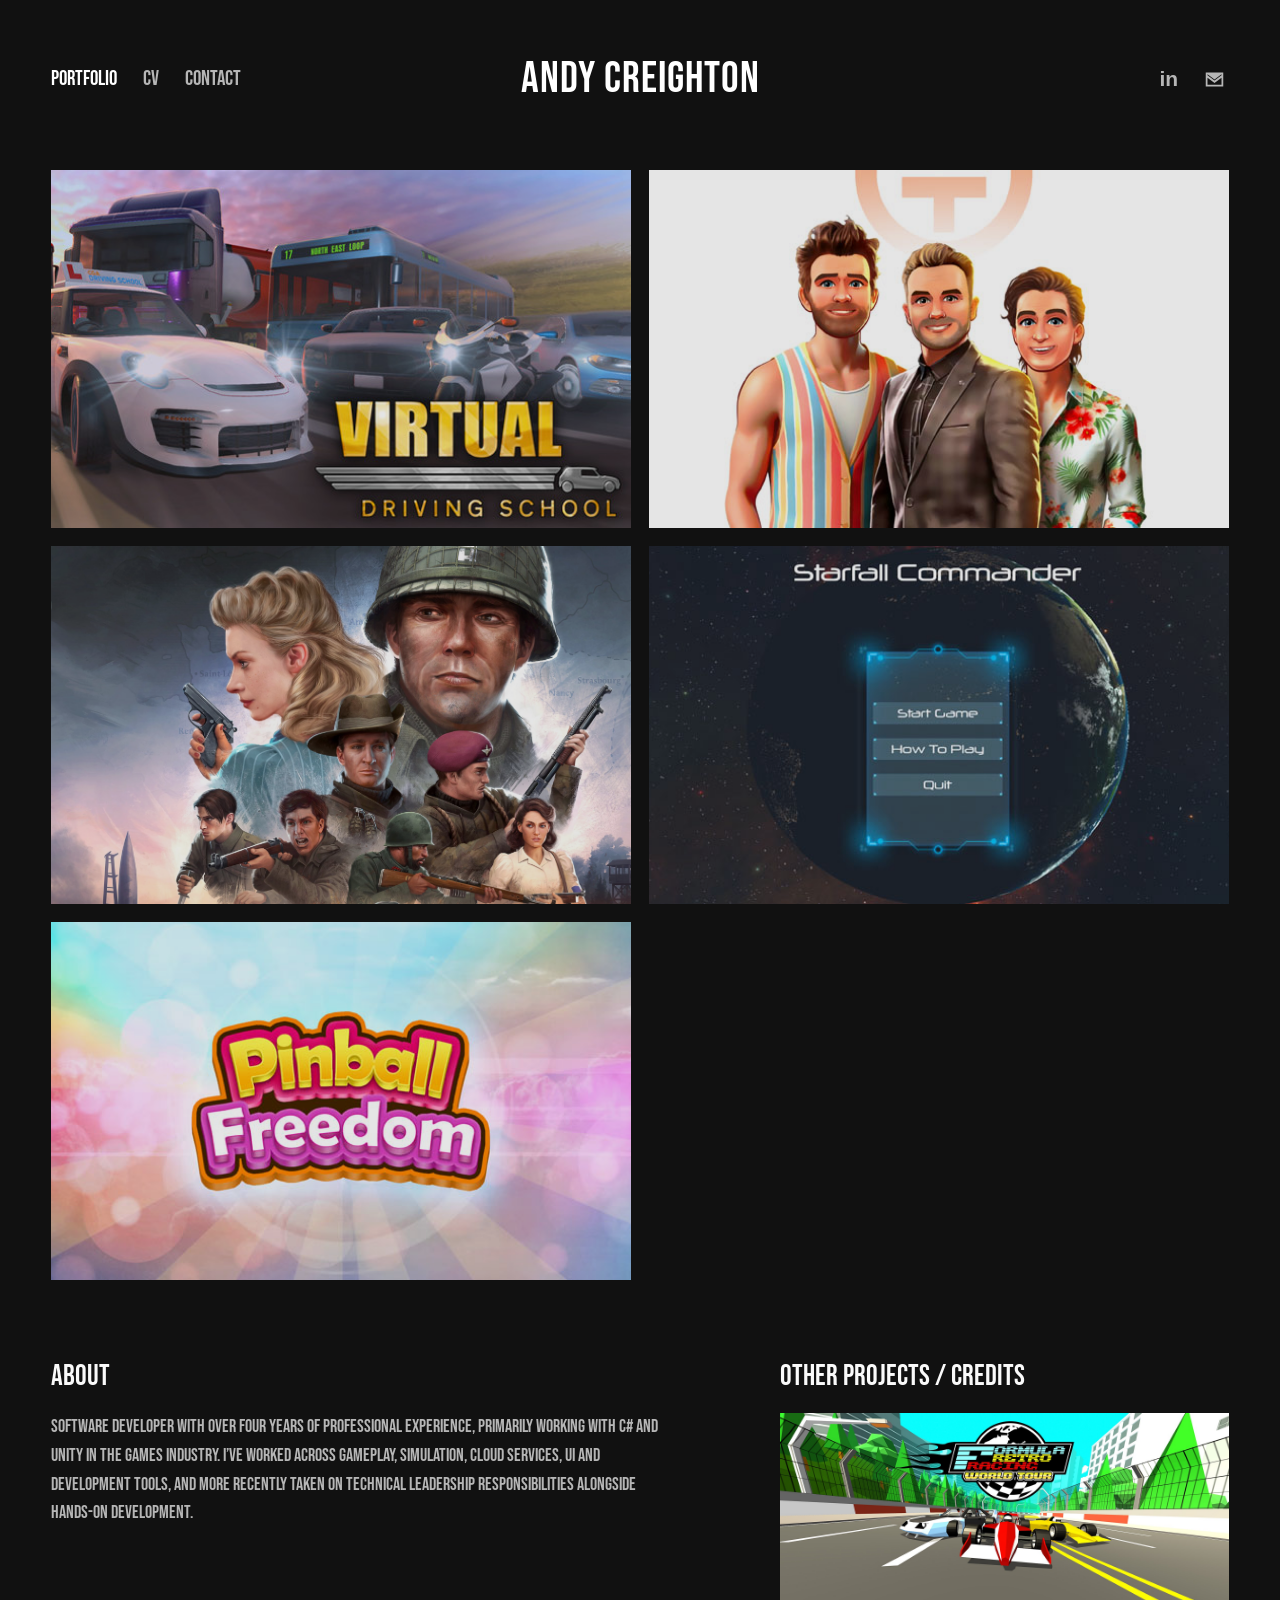
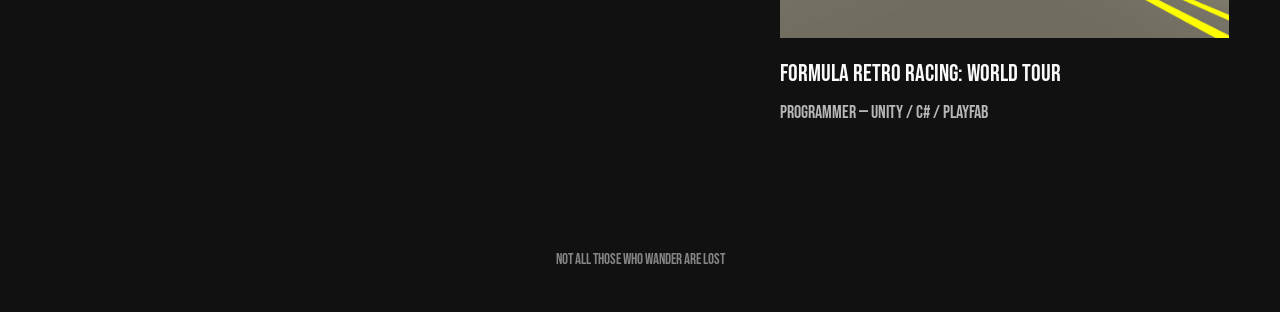
==== commit 795bf802: "Replace footer with favourite quote" ====
--- a/index.html
+++ b/index.html
@@ -1,2 +1,2 @@
 <!doctype html>
-<html lang="en"><head><meta charset="utf-8"><meta name="viewport" content="width=device-width,initial-scale=1"><meta name="description" content="Andy Creighton — software developer. Gameplay, simulation, cloud services, UI and development tools."><title>Portfolio | Andy Creighton</title><link rel="icon" type="image/svg+xml" href="data:image/svg+xml,%3Csvg xmlns='http://www.w3.org/2000/svg' viewBox='0 0 64 64'%3E%3Crect width='64' height='64' fill='%23111'/%3E%3Ctext x='32' y='44' font-family='Arial' font-size='34' text-anchor='middle' fill='white'%3EAC%3C/text%3E%3C/svg%3E"><link rel="stylesheet" href="styles.css"><script src="assets.js" defer></script><script src="site.js" defer></script></head><body id="top"><a class="skip" href="#main">Skip to content</a><header class="header"><nav class="nav" aria-label="Main navigation"><a href="index.html" aria-current="page">Portfolio</a><a href="cv.html">CV</a><a href="contact.html">Contact</a></nav><a class="brand" href="index.html">Andy Creighton</a><nav class="socials" aria-label="Social and email"><a href="contact.html#linkedin" aria-label="LinkedIn details"><span class="in" aria-hidden="true">in</span></a><a href="mailto:andrewcreighton87@gmail.com" aria-label="Email Andy"><svg viewBox="0 0 24 24" aria-hidden="true"><path d="M2 4h20v16H2V4zm2 2v1l8 6 8-6V6l-8 6-8-6zm0 4v8h16v-8l-8 6-8-6z"/></svg></a></nav></header><main id="main"><h1 class="sr-only">Andy Creighton — Portfolio</h1><div class="portfolio"><div class="grid" aria-label="Selected projects"><a class="tile" href="virtual-driving-school.html" data-cover="assets/virtual-driving-school-cover.jpg"><div class="tile-content"><span class="category">Commercial work · Project lead</span><h2>Virtual Driving School</h2><span class="tags">Unity · C# · Simulation · AI</span></div><span class="asset-note">Project artwork to be added</span></a><a class="tile" href="take-that-this-life.html" data-cover="assets/take-that-this-life-cover.jpg"><div class="tile-content"><span class="category">Commercial work</span><h2>Take That: This Life</h2><span class="tags">C# · Cloud · Async · LiveOps</span></div><span class="asset-note">Project artwork to be added</span></a><a class="tile" href="classified-france-44.html" data-cover="assets/classified-france-44-cover.jpg"><div class="tile-content"><span class="category">Commercial work</span><h2>Classified: France ’44</h2><span class="tags">C# · Gameplay · Tools · UI</span></div><span class="asset-note">Project artwork to be added</span></a><a class="tile" href="starfall-commander.html" data-cover="assets/starfall-commander-cover.jpg"><div class="tile-content"><span class="category">Personal / University work</span><h2>Starfall: Commander</h2><span class="tags">C++ · Unreal Engine · AI</span></div><span class="asset-note">Project artwork to be added</span></a><a class="tile" href="pinball-lockdown-freedom.html" data-cover="assets/pinball-lockdown-freedom-cover.jpg"><div class="tile-content"><span class="category">Earlier commercial work</span><h2>Pinball Lockdown / Freedom</h2><span class="tags">C# · Cross-platform · Online</span></div><span class="asset-note">Project artwork to be added</span></a></div></div><div class="lower"><section><h2>About</h2><p>Software developer with over four years of professional experience, primarily working with C# and Unity in the games industry. I’ve worked across gameplay, simulation, cloud services, UI and development tools, and more recently taken on technical leadership responsibilities alongside hands-on development.</p></section><section class="credits"><h2>Other Projects / Credits</h2><img class="credit-image" src="assets/formula-retro-racing-cover.jpg" alt="Formula Retro Racing: World Tour cover artwork" loading="lazy"><h3>Formula Retro Racing: World Tour</h3><p>Programmer — Unity / C# / PlayFab</p></section></div></main><footer class="footer">Andy Creighton · Software Developer</footer></body></html>
+<html lang="en"><head><meta charset="utf-8"><meta name="viewport" content="width=device-width,initial-scale=1"><meta name="description" content="Andy Creighton — software developer. Gameplay, simulation, cloud services, UI and development tools."><title>Portfolio | Andy Creighton</title><link rel="icon" type="image/svg+xml" href="data:image/svg+xml,%3Csvg xmlns='http://www.w3.org/2000/svg' viewBox='0 0 64 64'%3E%3Crect width='64' height='64' fill='%23111'/%3E%3Ctext x='32' y='44' font-family='Arial' font-size='34' text-anchor='middle' fill='white'%3EAC%3C/text%3E%3C/svg%3E"><link rel="stylesheet" href="styles.css"><script src="assets.js" defer></script><script src="site.js" defer></script></head><body id="top"><a class="skip" href="#main">Skip to content</a><header class="header"><nav class="nav" aria-label="Main navigation"><a href="index.html" aria-current="page">Portfolio</a><a href="cv.html">CV</a><a href="contact.html">Contact</a></nav><a class="brand" href="index.html">Andy Creighton</a><nav class="socials" aria-label="Social and email"><a href="contact.html#linkedin" aria-label="LinkedIn details"><span class="in" aria-hidden="true">in</span></a><a href="mailto:andrewcreighton87@gmail.com" aria-label="Email Andy"><svg viewBox="0 0 24 24" aria-hidden="true"><path d="M2 4h20v16H2V4zm2 2v1l8 6 8-6V6l-8 6-8-6zm0 4v8h16v-8l-8 6-8-6z"/></svg></a></nav></header><main id="main"><h1 class="sr-only">Andy Creighton — Portfolio</h1><div class="portfolio"><div class="grid" aria-label="Selected projects"><a class="tile" href="virtual-driving-school.html" data-cover="assets/virtual-driving-school-cover.jpg"><div class="tile-content"><span class="category">Commercial work · Project lead</span><h2>Virtual Driving School</h2><span class="tags">Unity · C# · Simulation · AI</span></div><span class="asset-note">Project artwork to be added</span></a><a class="tile" href="take-that-this-life.html" data-cover="assets/take-that-this-life-cover.jpg"><div class="tile-content"><span class="category">Commercial work</span><h2>Take That: This Life</h2><span class="tags">C# · Cloud · Async · LiveOps</span></div><span class="asset-note">Project artwork to be added</span></a><a class="tile" href="classified-france-44.html" data-cover="assets/classified-france-44-cover.jpg"><div class="tile-content"><span class="category">Commercial work</span><h2>Classified: France ’44</h2><span class="tags">C# · Gameplay · Tools · UI</span></div><span class="asset-note">Project artwork to be added</span></a><a class="tile" href="starfall-commander.html" data-cover="assets/starfall-commander-cover.jpg"><div class="tile-content"><span class="category">Personal / University work</span><h2>Starfall: Commander</h2><span class="tags">C++ · Unreal Engine · AI</span></div><span class="asset-note">Project artwork to be added</span></a><a class="tile" href="pinball-lockdown-freedom.html" data-cover="assets/pinball-lockdown-freedom-cover.jpg"><div class="tile-content"><span class="category">Earlier commercial work</span><h2>Pinball Lockdown / Freedom</h2><span class="tags">C# · Cross-platform · Online</span></div><span class="asset-note">Project artwork to be added</span></a></div></div><div class="lower"><section><h2>About</h2><p>Software developer with over four years of professional experience, primarily working with C# and Unity in the games industry. I’ve worked across gameplay, simulation, cloud services, UI and development tools, and more recently taken on technical leadership responsibilities alongside hands-on development.</p></section><section class="credits"><h2>Other Projects / Credits</h2><img class="credit-image" src="assets/formula-retro-racing-cover.jpg" alt="Formula Retro Racing: World Tour cover artwork" loading="lazy"><h3>Formula Retro Racing: World Tour</h3><p>Programmer — Unity / C# / PlayFab</p></section></div></main><footer class="footer">Not all those who wander are lost</footer></body></html>
--- a/styles.css
+++ b/styles.css
@@ -3,7 +3,7 @@
 *{box-sizing:border-box}html{scroll-behavior:smooth}body{margin:0;background:var(--bg);color:var(--text);font:18px/1.6 var(--display)}a{color:inherit;text-underline-offset:4px}a:hover{color:white}button{font:inherit}h1,h2,h3,p,figure{margin:0}h1,h2,h3{color:var(--white);font-weight:400;line-height:1.15}h1{font-size:clamp(36px,4vw,56px)}h2{font-size:29px}h3{font-size:24px}p+p{margin-top:18px}a:focus-visible,button:focus-visible{outline:2px solid white;outline-offset:6px}.skip{position:absolute;top:-80px;left:20px;background:#111;padding:12px;z-index:10}.skip:focus{top:10px}
 .header{min-height:158px;max-width:1700px;margin:auto;padding:38px 4%;display:grid;grid-template-columns:1fr auto 1fr;align-items:center;gap:26px}.brand{font-size:44px;color:white;text-decoration:none;letter-spacing:1px;line-height:1}.nav{display:flex;gap:26px}.nav a{text-decoration:none;font-size:21px}.nav a[aria-current=page]{color:white}.socials{display:flex;justify-content:flex-end;gap:18px}.socials a{display:grid;place-items:center;width:28px;height:36px;text-decoration:none}.socials svg{height:21px;width:21px;fill:currentColor}.socials .in{font:700 21px Arial}
 .portfolio{max-width:1600px;margin:0 auto;padding:12px 4% 0}.grid{display:grid;grid-template-columns:repeat(2,minmax(0,1fr));gap:18px}.tile{aspect-ratio:1.62;position:relative;overflow:hidden;display:grid;place-items:center;background:#1c1c1c;text-decoration:none;text-align:center;isolation:isolate}.tile:nth-child(even){background:#202020}.tile:before{content:'';position:absolute;inset:0;background:#000;opacity:0;transition:opacity .4s;z-index:1}.tile:hover:before,.tile:focus-visible:before{opacity:.6}.tile img.cover{width:100%;height:100%;object-fit:cover;position:absolute;inset:0;transition:transform .6s,opacity .4s}.tile:hover img.cover{transform:scale(1.025)}.tile-content{z-index:2;padding:30px;transition:transform .4s}.tile:hover .tile-content{transform:translateY(-5px)}.tile h2{font-size:clamp(26px,2.6vw,42px)}.tile .tags{font-size:17px;letter-spacing:.6px;display:block;margin-top:10px}.tile .category{display:block;font-size:14px;letter-spacing:1.7px;margin-bottom:14px}.tile .asset-note{position:absolute;bottom:18px;left:0;right:0;font:12px/1.5 Arial,sans-serif;color:#aaa;z-index:2}.tile.has-image .tile-content{opacity:0}.tile.has-image:hover .tile-content,.tile.has-image:focus-visible .tile-content{opacity:1}.tile.has-image:before{opacity:.1}.tile.has-image:hover:before,.tile.has-image:focus-visible:before{opacity:.72}
-.lower{max-width:1100px;margin:80px auto;padding:0 4%;display:grid;grid-template-columns:1.4fr 1fr;gap:100px}.lower h2{margin-bottom:20px}.lower p{max-width:680px}.skills{margin:22px 0;font-size:17px}.text-link{display:inline-block;margin-top:22px;color:white}.credits h3{margin-bottom:12px}.footer{padding:40px 4%;text-align:center;font-size:15px;color:#858585}.page{max-width:1400px;margin:0 auto;padding:34px 5% 0}.page-title{text-align:center;margin-bottom:88px}.case-layout{display:grid;grid-template-columns:minmax(0,2.5fr) minmax(210px,1fr);gap:100px;max-width:1150px;margin:auto}.copy section{margin-bottom:32px}.copy h2{margin-bottom:12px}.copy p{max-width:780px}.details div{margin-bottom:26px}.details dt{font-size:27px;color:white;line-height:1.2}.details dd{margin:4px 0 0}.details{margin:0}.gallery{margin:64px auto 0;display:grid;grid-template-columns:repeat(2,minmax(0,1fr));gap:20px}.gallery figure{min-width:0}.gallery figcaption{font-size:15px;margin-top:9px;text-align:center}.placeholder{aspect-ratio:16/9;background:#1b1b1b;border:1px solid #292929;display:flex;align-items:center;justify-content:center;flex-direction:column;text-align:center;padding:24px}.placeholder span{font:13px Arial,sans-serif;color:#999;margin-top:8px}.gallery .wide{grid-column:1/-1}.project-nav{margin:75px 0 0;padding-top:24px;border-top:1px solid var(--line);display:flex;justify-content:space-between;gap:30px}.project-nav a{text-decoration:none}.reference-window{position:relative;overflow:hidden;width:100%;display:block;background:#111}.reference-window img{position:absolute;max-width:none;height:auto}.jinx{aspect-ratio:610/210}.jinx img{width:303.443%;left:-154.1%;top:-150%}.starfall-ai{aspect-ratio:1312/652}.starfall-ai img{width:123.018%;left:-14.863%;top:-9.97%}.starfall-ui{aspect-ratio:600/338}.starfall-ui img{width:276%;left:-140.333%;top:-29.29%}.starfall-build{aspect-ratio:696/523}.starfall-build img{width:223.276%;left:-11.35%;top:-14.15%}.contact-layout{display:grid;grid-template-columns:1fr 1.2fr;gap:80px;align-items:center;margin:110px 0 140px}.contact-links{display:grid;gap:15px;margin-top:20px}.contact-outro{margin-top:100px}.contact-layout figcaption{text-align:center;font-size:15px;margin-top:20px}.unavailable{color:#858585}.small-copy{font:14px/1.6 Arial,sans-serif}.cv-content{max-width:760px;margin:auto}.cv-content section{margin-bottom:34px}.cv-content h2{margin-bottom:12px}.notice{padding:20px;border:1px solid #333;margin-bottom:40px;font:15px/1.6 Arial,sans-serif}ul{padding-left:20px}li+li{margin-top:12px}.top-link{display:block;text-align:center;margin-top:65px}
+.lower{max-width:1600px;margin:80px auto;padding:0 4%;display:grid;grid-template-columns:1.4fr 1fr;gap:100px}.lower h2{margin-bottom:20px}.lower p{max-width:680px}.skills{margin:22px 0;font-size:17px}.text-link{display:inline-block;margin-top:22px;color:white}.credits h3{margin-bottom:12px}.footer{padding:40px 4%;text-align:center;font-size:15px;color:#858585}.page{max-width:1400px;margin:0 auto;padding:34px 5% 0}.page-title{text-align:center;margin-bottom:88px}.case-layout{display:grid;grid-template-columns:minmax(0,2.5fr) minmax(210px,1fr);gap:100px;max-width:1150px;margin:auto}.copy section{margin-bottom:32px}.copy h2{margin-bottom:12px}.copy p{max-width:780px}.details div{margin-bottom:26px}.details dt{font-size:27px;color:white;line-height:1.2}.details dd{margin:4px 0 0}.details{margin:0}.gallery{margin:64px auto 0;display:grid;grid-template-columns:repeat(2,minmax(0,1fr));gap:20px}.gallery figure{min-width:0}.gallery figcaption{font-size:15px;margin-top:9px;text-align:center}.placeholder{aspect-ratio:16/9;background:#1b1b1b;border:1px solid #292929;display:flex;align-items:center;justify-content:center;flex-direction:column;text-align:center;padding:24px}.placeholder span{font:13px Arial,sans-serif;color:#999;margin-top:8px}.gallery .wide{grid-column:1/-1}.project-nav{margin:75px 0 0;padding-top:24px;border-top:1px solid var(--line);display:flex;justify-content:space-between;gap:30px}.project-nav a{text-decoration:none}.reference-window{position:relative;overflow:hidden;width:100%;display:block;background:#111}.reference-window img{position:absolute;max-width:none;height:auto}.jinx{aspect-ratio:610/210}.jinx img{width:303.443%;left:-154.1%;top:-150%}.starfall-ai{aspect-ratio:1312/652}.starfall-ai img{width:123.018%;left:-14.863%;top:-9.97%}.starfall-ui{aspect-ratio:600/338}.starfall-ui img{width:276%;left:-140.333%;top:-29.29%}.starfall-build{aspect-ratio:696/523}.starfall-build img{width:223.276%;left:-11.35%;top:-14.15%}.contact-layout{display:grid;grid-template-columns:1fr 1.2fr;gap:80px;align-items:center;margin:110px 0 140px}.contact-links{display:grid;gap:15px;margin-top:20px}.contact-outro{margin-top:100px}.contact-layout figcaption{text-align:center;font-size:15px;margin-top:20px}.unavailable{color:#858585}.small-copy{font:14px/1.6 Arial,sans-serif}.cv-content{max-width:760px;margin:auto}.cv-content section{margin-bottom:34px}.cv-content h2{margin-bottom:12px}.notice{padding:20px;border:1px solid #333;margin-bottom:40px;font:15px/1.6 Arial,sans-serif}ul{padding-left:20px}li+li{margin-top:12px}.top-link{display:block;text-align:center;margin-top:65px}
 @media(hover:none){.tile.has-image .tile-content{opacity:1}.tile.has-image:before{opacity:.6}}
 @media(min-width:1500px){.header{min-height:185px}.portfolio{padding-top:20px}}
 @media(max-width:800px){.header{grid-template-columns:1fr auto;padding:32px 5%;gap:25px}.brand{grid-column:1/-1;grid-row:1;text-align:center;font-size:40px}.nav{gap:22px}.socials{gap:12px}.case-layout{gap:40px}.lower{gap:40px}.page-title{margin-bottom:55px}.contact-layout{gap:30px}}
